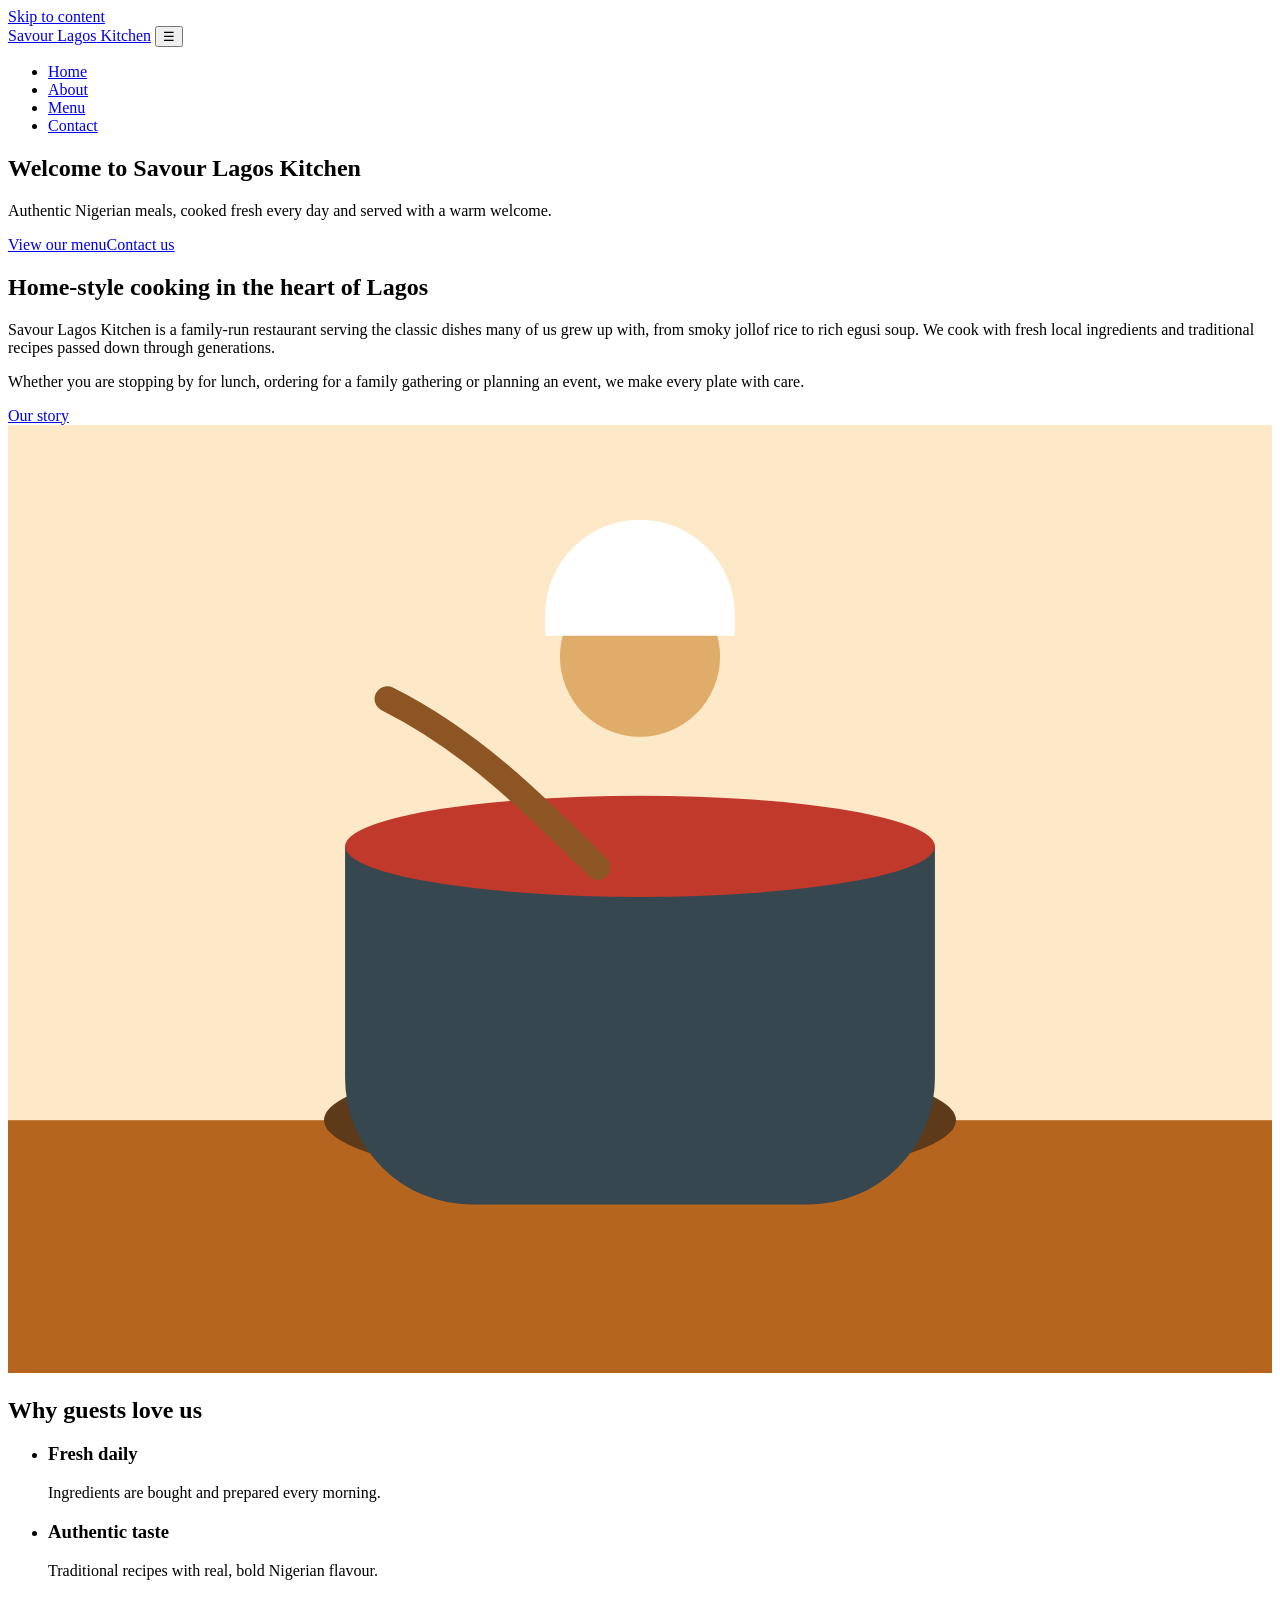
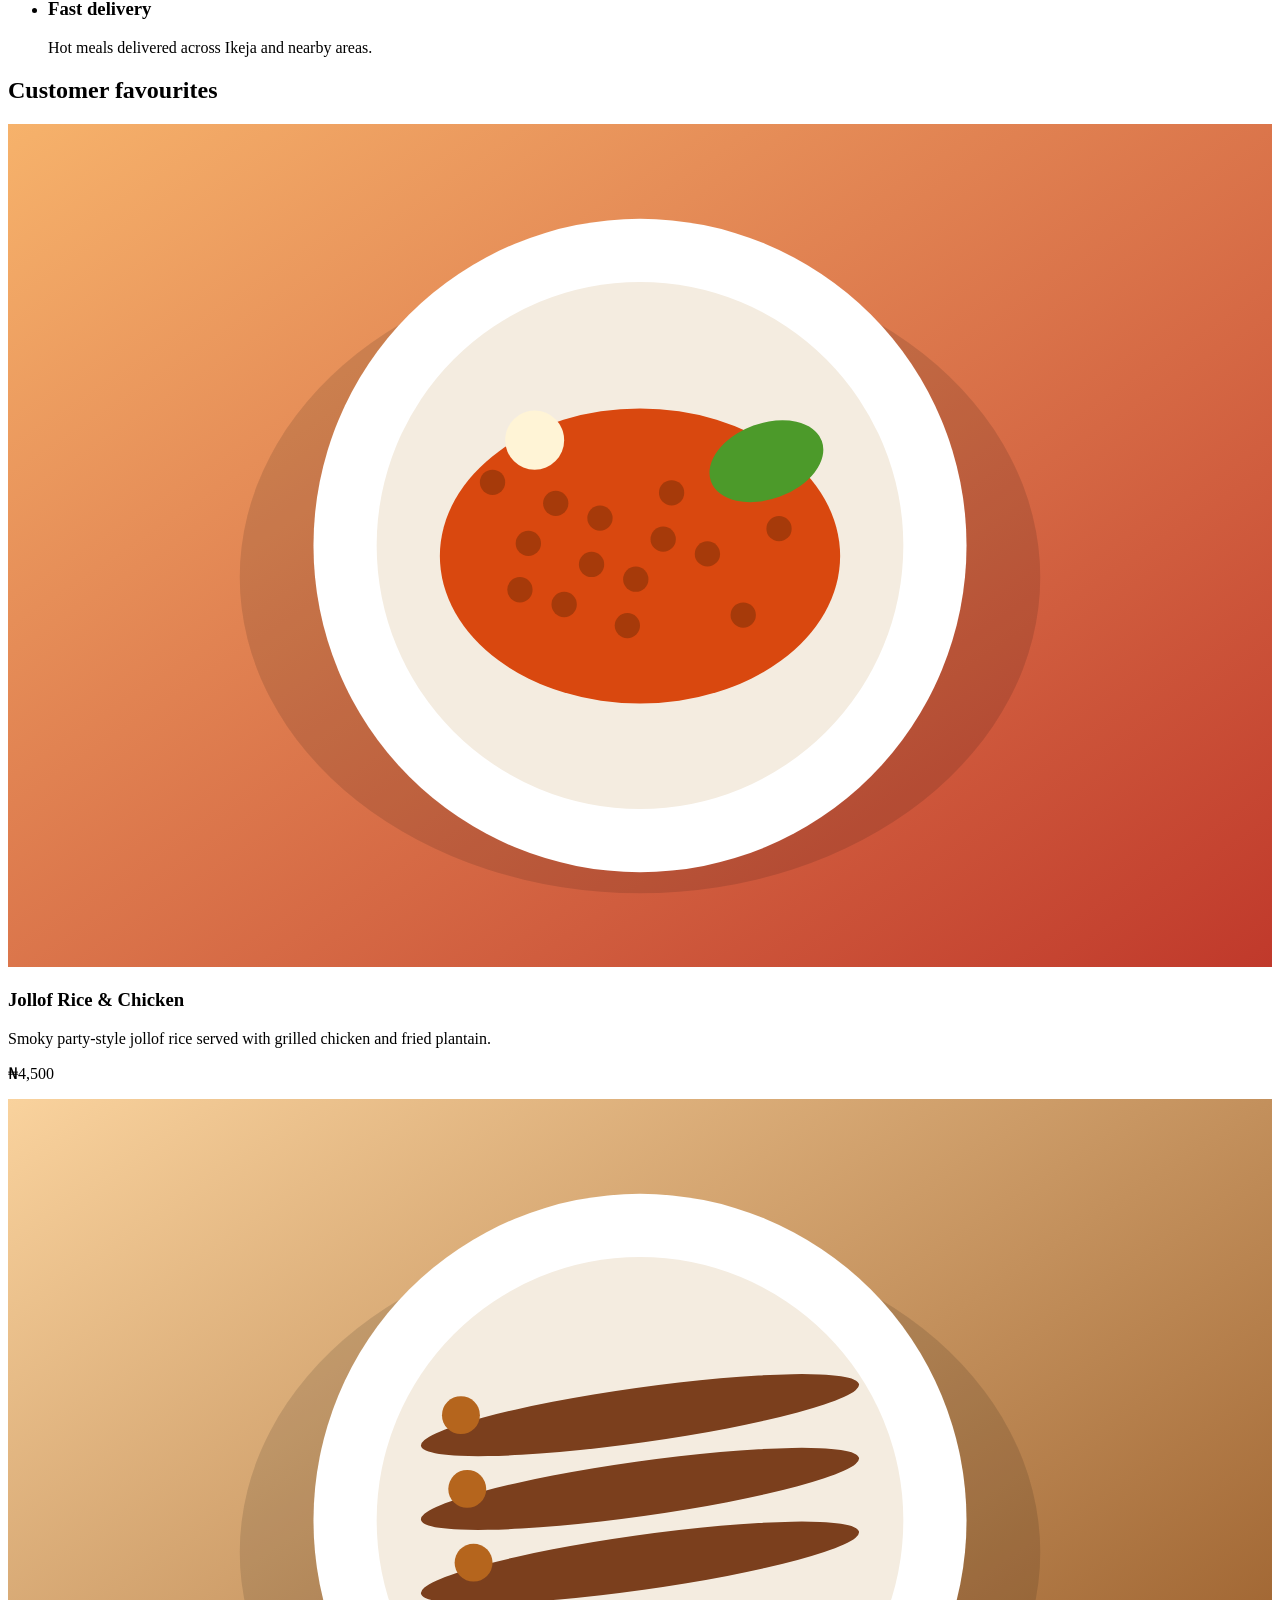
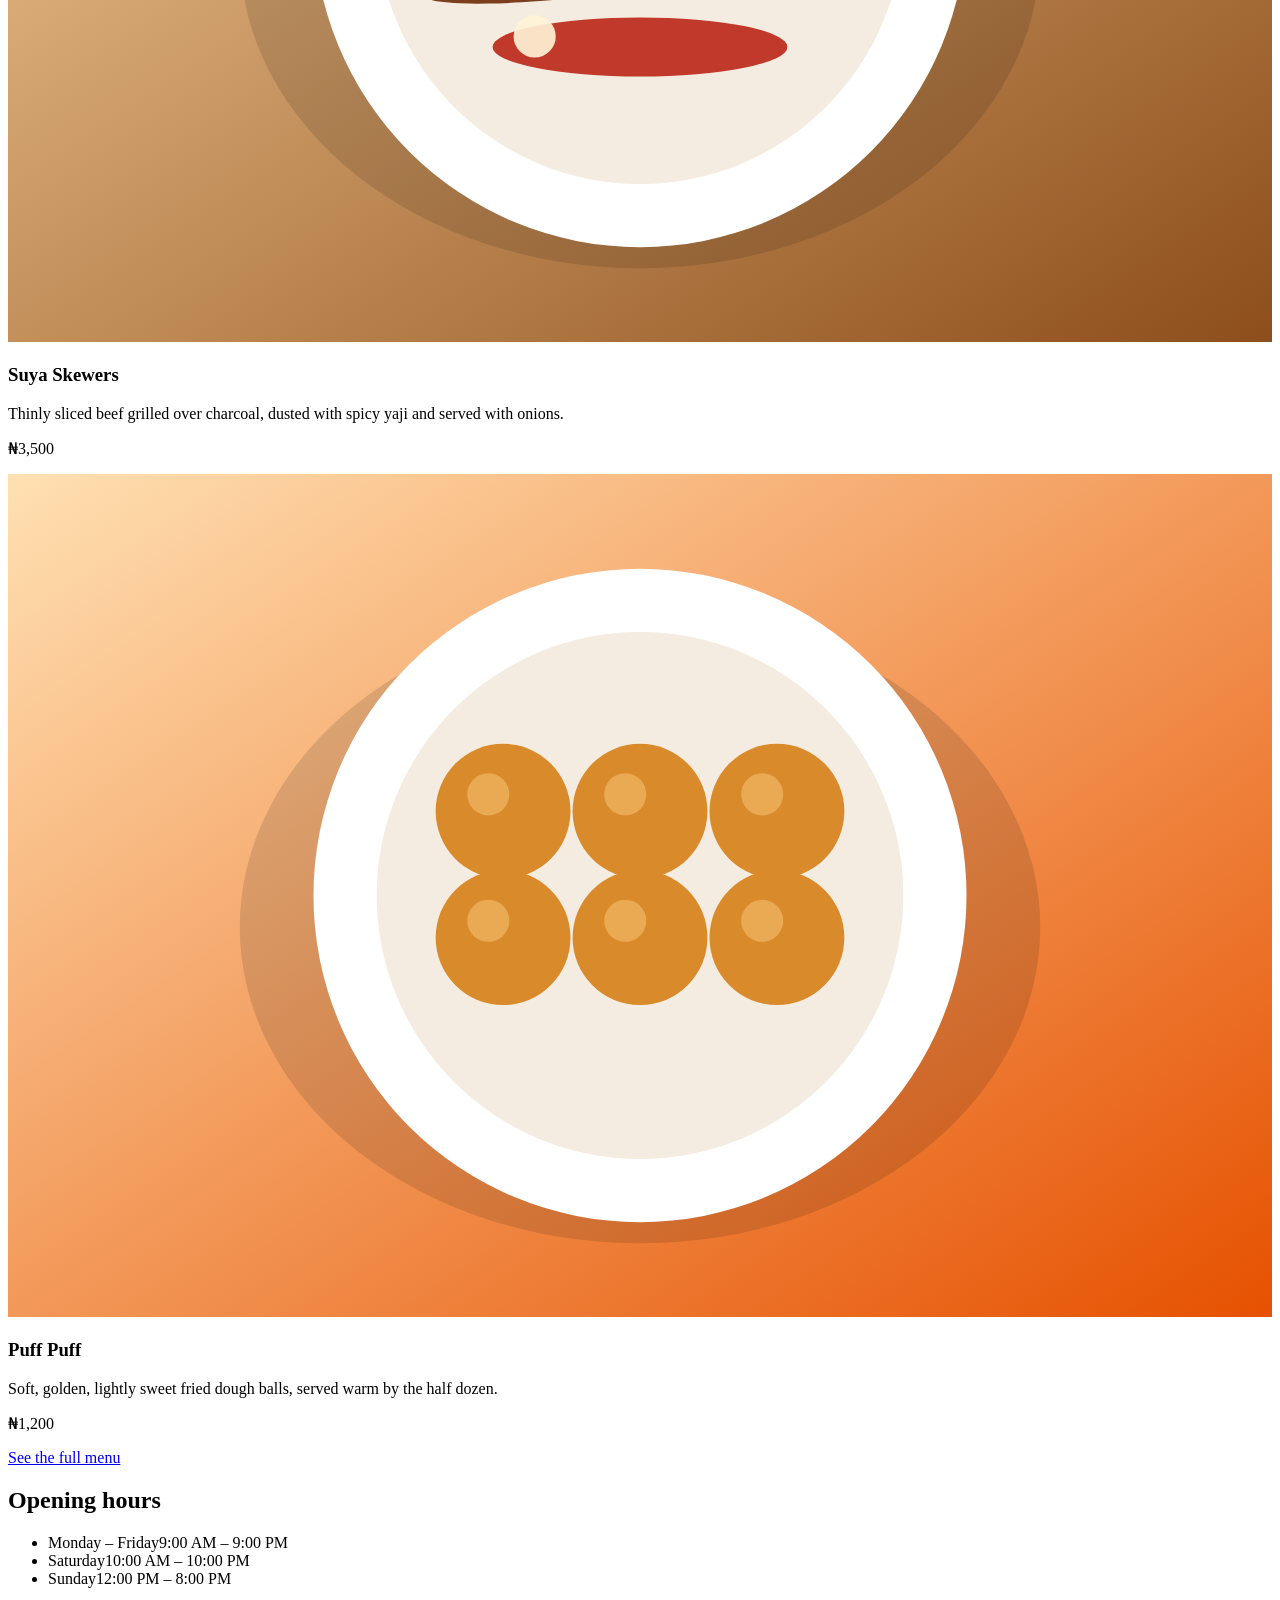
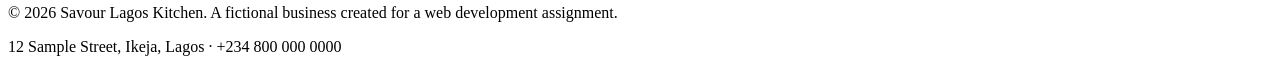
==== index.html @ 5f4412e2 "the entire file" ====
<!DOCTYPE html>
<html lang="en">
<head>
  <meta charset="UTF-8">
  <meta name="viewport" content="width=device-width, initial-scale=1.0">
  <meta name="description" content="Savour Lagos Kitchen serves fresh, authentic Nigerian meals in Ikeja, Lagos.">
  <title>Home | Savour Lagos Kitchen</title>
  <link rel="stylesheet" href="../savour-lagos-kitchen/css/style.css">
</head>
<body>
  <a class="skip-link" href="#main">Skip to content</a>
  <header class="site-header">
    <div class="container header-inner">
      <a class="logo" href="index.html">Savour <span>Lagos</span> Kitchen</a>
      <button class="nav-toggle" id="navToggle" aria-expanded="false" aria-controls="mainNav" aria-label="Toggle navigation">&#9776;</button>
      <nav id="mainNav" class="main-nav" aria-label="Main navigation">
        <ul><li><a href="index.html" class="active" aria-current="page">Home</a></li><li><a href="about.html">About</a></li><li><a href="services.html">Menu</a></li><li><a href="contact.html">Contact</a></li></ul>
      </nav>
    </div>
  </header>
  <main id="main">
    <section class="hero">
      <div class="container hero-inner">
        <h1>Welcome to Savour Lagos Kitchen</h1>
        <p>Authentic Nigerian meals, cooked fresh every day and served with a warm welcome.</p>
        <div class="btn-row"><a class="btn" href="services.html">View our menu</a><a class="btn btn-outline" href="contact.html">Contact us</a></div>
      </div>
    </section>

    <section class="section container intro">
      <div class="intro-text">
        <h2>Home-style cooking in the heart of Lagos</h2>
        <p>Savour Lagos Kitchen is a family-run restaurant serving the classic dishes many of us grew up with, from smoky jollof rice to rich egusi soup. We cook with fresh local ingredients and traditional recipes passed down through generations.</p>
        <p>Whether you are stopping by for lunch, ordering for a family gathering or planning an event, we make every plate with care.</p>
        <a class="btn" href="about.html">Our story</a>
      </div>
      <img src="images/about.svg" alt="Illustration of a chef stirring a pot in the kitchen">
    </section>

    <section class="section alt">
      <div class="container">
        <h2 class="center">Why guests love us</h2>
        <ul class="features">
          <li><h3>Fresh daily</h3><p>Ingredients are bought and prepared every morning.</p></li>
          <li><h3>Authentic taste</h3><p>Traditional recipes with real, bold Nigerian flavour.</p></li>
          <li><h3>Fast delivery</h3><p>Hot meals delivered across Ikeja and nearby areas.</p></li>
        </ul>
      </div>
    </section>

    <section class="section container">
      <h2 class="center">Customer favourites</h2>
      <div class="grid">
      <article class="card" data-category="mains">
        <img src="images/jollof.svg" alt="Jollof Rice and Chicken" loading="lazy">
        <div class="card-body"><h3>Jollof Rice &amp; Chicken</h3><p>Smoky party-style jollof rice served with grilled chicken and fried plantain.</p><p class="price">&#8358;4,500</p></div>
      </article>
      <article class="card" data-category="grills">
        <img src="images/suya.svg" alt="Suya Skewers" loading="lazy">
        <div class="card-body"><h3>Suya Skewers</h3><p>Thinly sliced beef grilled over charcoal, dusted with spicy yaji and served with onions.</p><p class="price">&#8358;3,500</p></div>
      </article>
      <article class="card" data-category="sides">
        <img src="images/puffpuff.svg" alt="Puff Puff" loading="lazy">
        <div class="card-body"><h3>Puff Puff</h3><p>Soft, golden, lightly sweet fried dough balls, served warm by the half dozen.</p><p class="price">&#8358;1,200</p></div>
      </article>
      </div>
      <p class="center"><a class="btn" href="services.html">See the full menu</a></p>
    </section>

    <section class="section alt">
      <div class="container hours">
        <h2>Opening hours</h2>
        <ul>
          <li><span>Monday &ndash; Friday</span><span>9:00 AM &ndash; 9:00 PM</span></li>
          <li><span>Saturday</span><span>10:00 AM &ndash; 10:00 PM</span></li>
          <li><span>Sunday</span><span>12:00 PM &ndash; 8:00 PM</span></li>
        </ul>
      </div>
    </section>
  </main>
  <footer class="site-footer">
    <div class="container footer-inner">
      <p>&copy; <span id="year">2026</span> Savour Lagos Kitchen. A fictional business created for a web development assignment.</p>
      <p>12 Sample Street, Ikeja, Lagos &middot; +234 800 000 0000</p>
    </div>
  </footer>
  <script src="js/script.js"></script>
</body>
</html>
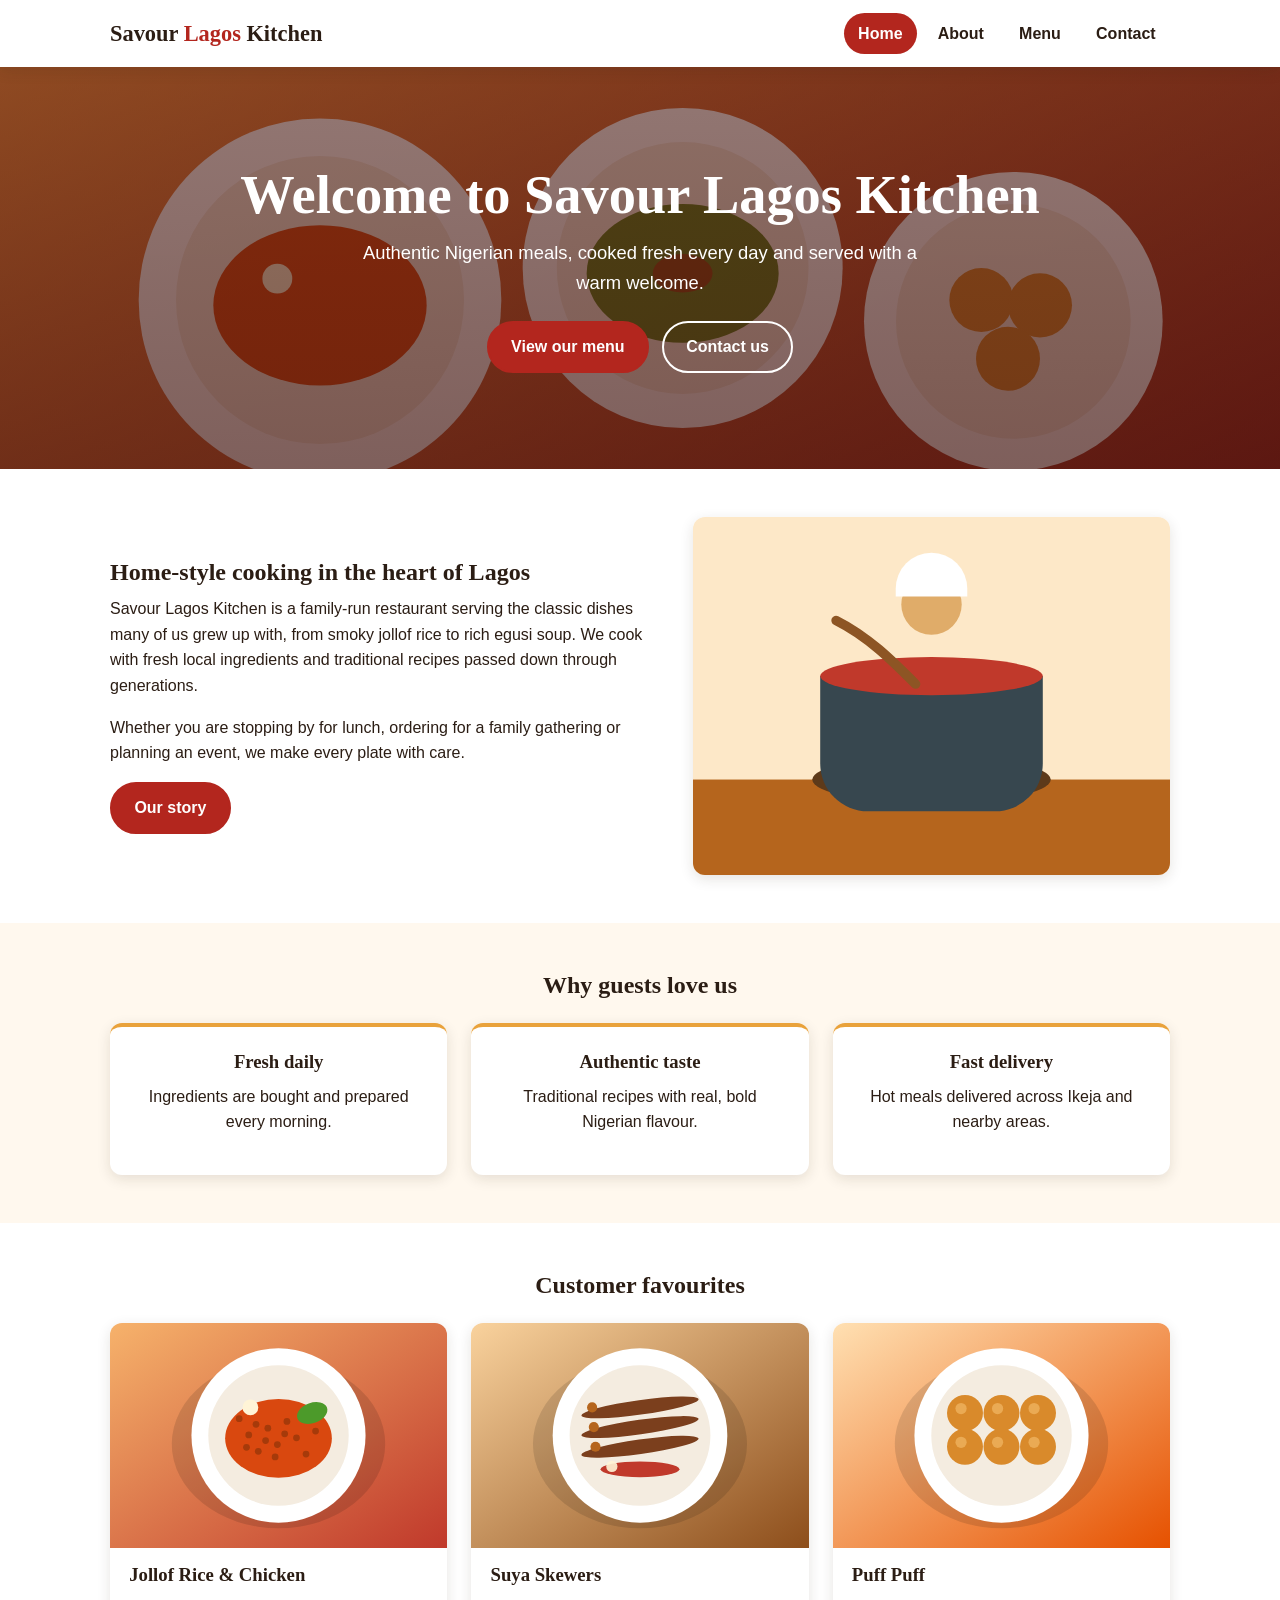
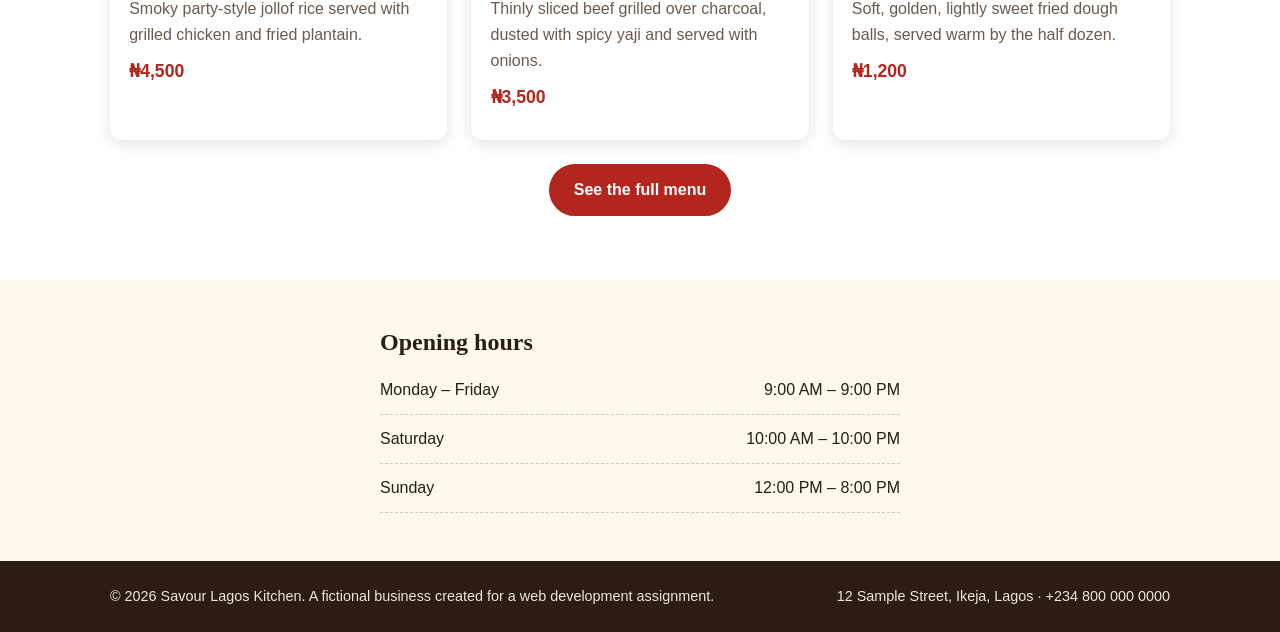
==== commit de5189e6: "fixing the style sheet" ====
--- a/index.html
+++ b/index.html
@@ -5,7 +5,7 @@
   <meta name="viewport" content="width=device-width, initial-scale=1.0">
   <meta name="description" content="Savour Lagos Kitchen serves fresh, authentic Nigerian meals in Ikeja, Lagos.">
   <title>Home | Savour Lagos Kitchen</title>
-  <link rel="stylesheet" href="../savour-lagos-kitchen/css/style.css">
+  <link rel="stylesheet" href="css/style.css">
 </head>
 <body>
   <a class="skip-link" href="#main">Skip to content</a>
--- a/css/style.css
+++ b/css/style.css
@@ -0,0 +1,166 @@
+/* ===== Savour Lagos Kitchen - main stylesheet ===== */
+
+/* CSS variables: colours and fonts used across the site */
+:root {
+  --brand: #b3261e;
+  --brand-dark: #8a1c16;
+  --accent: #e9a23b;
+  --cream: #fff8ee;
+  --ink: #2b1d14;
+  --muted: #6b5a4d;
+  --white: #ffffff;
+  --radius: 12px;
+  --shadow: 0 4px 14px rgba(43, 29, 20, 0.12);
+  --font-body: "Segoe UI", Tahoma, Arial, sans-serif;
+  --font-head: Georgia, "Times New Roman", serif;
+}
+body{
+  background-color: black;
+}
+
+/* Reset: the box model uses border-box so padding/border are included in width */
+*, *::before, *::after { box-sizing: border-box; }
+html { scroll-behavior: smooth; }
+body {
+  margin: 0;
+  font-family: var(--font-body);
+  color: var(--ink);
+  background: var(--white);
+  line-height: 1.6;
+}
+img { max-width: 100%; height: auto; display: block; }
+h1, h2, h3 { font-family: var(--font-head); line-height: 1.2; margin: 0 0 0.6rem; }
+p { margin: 0 0 1rem; }
+a { color: var(--brand); }
+ul, ol { padding-left: 1.2rem; }
+
+.container { width: 100%; max-width: 1100px; margin: 0 auto; padding: 0 1.25rem; }
+.center { text-align: center; }
+.section { padding: 3rem 0; }
+.section.container { padding-left: 1.25rem; padding-right: 1.25rem; }
+.alt { background: var(--cream); }
+
+.skip-link { position: absolute; left: -999px; top: 0; background: var(--brand); color: #fff; padding: 0.5rem 1rem; z-index: 200; }
+.skip-link:focus { left: 0; }
+
+/* ===== Buttons ===== */
+.btn {
+  display: inline-block;
+  background: var(--brand);
+  color: #fff;
+  padding: 0.7rem 1.4rem;
+  border: 2px solid var(--brand);
+  border-radius: 999px;
+  font: inherit;
+  font-weight: 600;
+  text-decoration: none;
+  cursor: pointer;
+  transition: background 0.2s, transform 0.2s;
+}
+.btn:hover, .btn:focus-visible { background: var(--brand-dark); border-color: var(--brand-dark); transform: translateY(-2px); }
+.btn-outline { background: transparent; border-color: #fff; color: #fff; }
+.btn-outline:hover, .btn-outline:focus-visible { background: #fff; color: var(--brand); border-color: #fff; }
+.btn-row { display: flex; flex-wrap: wrap; gap: 0.8rem; justify-content: center; }
+
+/* ===== Header and navigation (Flexbox) ===== */
+.site-header { position: sticky; top: 0; background: var(--white); box-shadow: var(--shadow); z-index: 100; }
+.header-inner { display: flex; justify-content: space-between; align-items: center; padding-top: 0.8rem; padding-bottom: 0.8rem; }
+.logo { font-family: var(--font-head); font-size: 1.4rem; font-weight: bold; color: var(--ink); text-decoration: none; }
+.logo span { color: var(--brand); }
+.main-nav ul { display: flex; gap: 0.4rem; list-style: none; margin: 0; padding: 0; }
+.main-nav a { display: block; padding: 0.5rem 0.9rem; border-radius: 999px; color: var(--ink); text-decoration: none; font-weight: 600; }
+.main-nav a:hover, .main-nav a.active { background: var(--brand); color: #fff; }
+.nav-toggle { display: none; background: none; border: 2px solid var(--brand); color: var(--brand); font-size: 1.5rem; line-height: 1; padding: 0.2rem 0.6rem; border-radius: 8px; cursor: pointer; }
+
+/* ===== Hero ===== */
+.hero {
+  background: linear-gradient(rgba(60, 15, 10, 0.55), rgba(60, 15, 10, 0.65)), url("../images/hero.svg") center / cover no-repeat;
+  color: #fff;
+  text-align: center;
+  padding: 6rem 0;
+}
+.hero h1 { font-size: clamp(2rem, 6vw, 3.4rem); }
+.hero p { font-size: 1.15rem; max-width: 36rem; margin: 0 auto 1.5rem; }
+
+.page-title { background: var(--brand); color: #fff; text-align: center; padding: 2.5rem 0; }
+.page-title p { margin: 0; opacity: 0.9; }
+
+/* ===== Intro / about layout (Flexbox) ===== */
+.intro { display: flex; align-items: center; gap: 2.5rem; }
+.intro-text { flex: 1 1 50%; }
+.intro img { flex: 1 1 40%; max-width: 45%; border-radius: var(--radius); box-shadow: var(--shadow); }
+
+/* ===== Feature row (Flexbox) ===== */
+.features { display: flex; flex-wrap: wrap; justify-content: center; gap: 1.5rem; list-style: none; padding: 0; margin: 1.5rem 0 0; }
+.features li { flex: 1 1 240px; background: var(--white); padding: 1.5rem; border-radius: var(--radius); border-top: 4px solid var(--accent); box-shadow: var(--shadow); text-align: center; }
+
+/* ===== Card grid (CSS Grid) ===== */
+.grid { display: grid; grid-template-columns: repeat(3, 1fr); gap: 1.5rem; margin: 1.5rem 0; }
+.card, .panel { background: var(--white); border-radius: var(--radius); overflow: hidden; box-shadow: var(--shadow); }
+.card img { width: 100%; aspect-ratio: 3 / 2; object-fit: cover; }
+.card-body { padding: 1rem 1.2rem 1.2rem; }
+.card-body p { color: var(--muted); margin-bottom: 0.6rem; }
+.price { color: var(--brand) !important; font-weight: 700; font-size: 1.1rem; margin: 0; }
+.panel { padding: 1.5rem; border-top: 4px solid var(--brand); }
+.card.hidden { display: none; }
+
+/* ===== Menu filter ===== */
+.filters { display: flex; flex-wrap: wrap; justify-content: center; gap: 0.6rem; }
+.filter-btn { background: var(--white); color: var(--brand); border: 2px solid var(--brand); padding: 0.4rem 1.1rem; border-radius: 999px; font: inherit; font-weight: 600; cursor: pointer; }
+.filter-btn:hover, .filter-btn.active { background: var(--brand); color: #fff; }
+.status { color: var(--muted); margin-top: 1rem; }
+
+/* ===== Hours / catering ===== */
+.hours { max-width: 560px; }
+.hours ul { list-style: none; padding: 0; margin: 0; }
+.hours li { display: flex; justify-content: space-between; gap: 1rem; padding: 0.7rem 0; border-bottom: 1px dashed #d8c5ac; }
+.catering { display: flex; align-items: center; justify-content: space-between; gap: 1.5rem; }
+.catering p { margin: 0; }
+
+/* ===== Timeline ===== */
+.timeline { list-style: none; max-width: 640px; margin: 1.5rem auto 0; padding: 0 0 0 1.5rem; border-left: 3px solid var(--accent); }
+.timeline li { position: relative; padding: 0 0 1.2rem 1rem; }
+.timeline li::before { content: ""; position: absolute; left: -2.15rem; top: 0.35rem; width: 14px; height: 14px; background: var(--brand); border-radius: 50%; }
+
+/* ===== Contact (Grid layout + form) ===== */
+.contact-layout { display: grid; grid-template-columns: 1fr 1.6fr; gap: 2.5rem; align-items: start; }
+.contact-info { background: var(--cream); padding: 1.8rem; border-radius: var(--radius); }
+.note { font-size: 0.85rem; color: var(--muted); }
+.contact-form { background: var(--white); padding: 1.8rem; border-radius: var(--radius); box-shadow: var(--shadow); }
+.field { margin-bottom: 1.1rem; }
+.field label { display: block; font-weight: 600; margin-bottom: 0.3rem; }
+.field input, .field textarea { width: 100%; padding: 0.7rem 0.8rem; border: 2px solid #d8c5ac; border-radius: 8px; font: inherit; }
+.field input:focus, .field textarea:focus { outline: none; border-color: var(--brand); box-shadow: 0 0 0 3px rgba(179, 38, 30, 0.2); }
+.field.invalid input, .field.invalid textarea { border-color: #c62828; background: #fff5f5; }
+.field.valid input, .field.valid textarea { border-color: #2e7d32; }
+.error { display: block; min-height: 1.2em; color: #c62828; font-size: 0.85rem; margin-top: 0.25rem; }
+.form-feedback { margin-top: 1rem; font-weight: 600; }
+.form-feedback.success { color: #1b5e20; background: #e8f5e9; padding: 0.8rem 1rem; border-radius: 8px; }
+.form-feedback.fail { color: #b71c1c; }
+
+/* ===== Footer ===== */
+.site-footer { background: var(--ink); color: #f1e6d8; padding: 1.5rem 0; font-size: 0.9rem; }
+.footer-inner { display: flex; flex-wrap: wrap; justify-content: space-between; gap: 0.5rem 2rem; }
+.footer-inner p { margin: 0; }
+
+/* ===== Responsive design (media queries) ===== */
+/* Tablets */
+@media (max-width: 900px) {
+  .grid { grid-template-columns: repeat(2, 1fr); }
+  .contact-layout { grid-template-columns: 1fr; }
+  .intro { gap: 1.5rem; }
+}
+
+/* Mobile phones */
+@media (max-width: 680px) {
+  .nav-toggle { display: block; }
+  .main-nav { display: none; position: absolute; top: 100%; left: 0; right: 0; background: var(--white); box-shadow: var(--shadow); }
+  .main-nav.open { display: block; }
+  .main-nav ul { flex-direction: column; padding: 0.8rem 1.25rem; }
+  .intro { flex-direction: column; }
+  .intro img { max-width: 100%; }
+  .grid { grid-template-columns: 1fr; }
+  .catering { flex-direction: column; text-align: center; }
+  .hero { padding: 4rem 0; }
+  .section { padding: 2.2rem 0; }
+}
